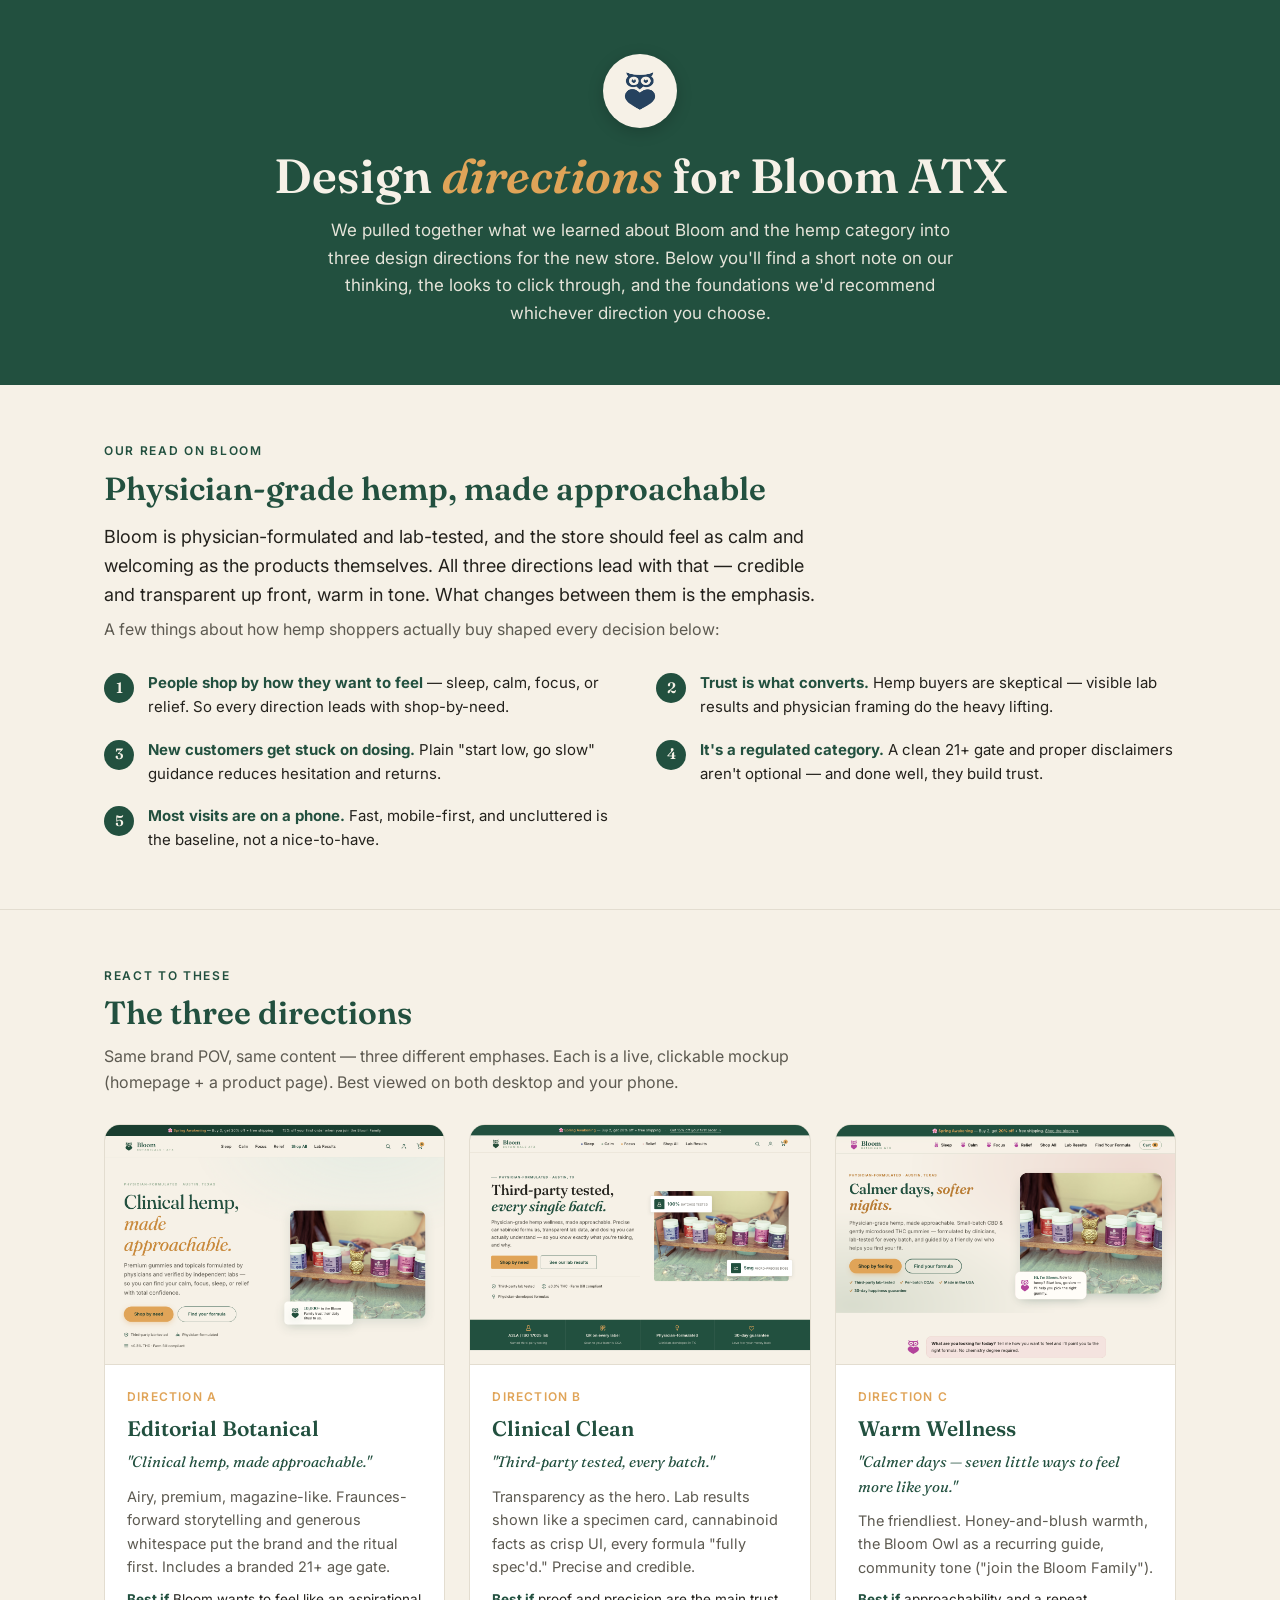
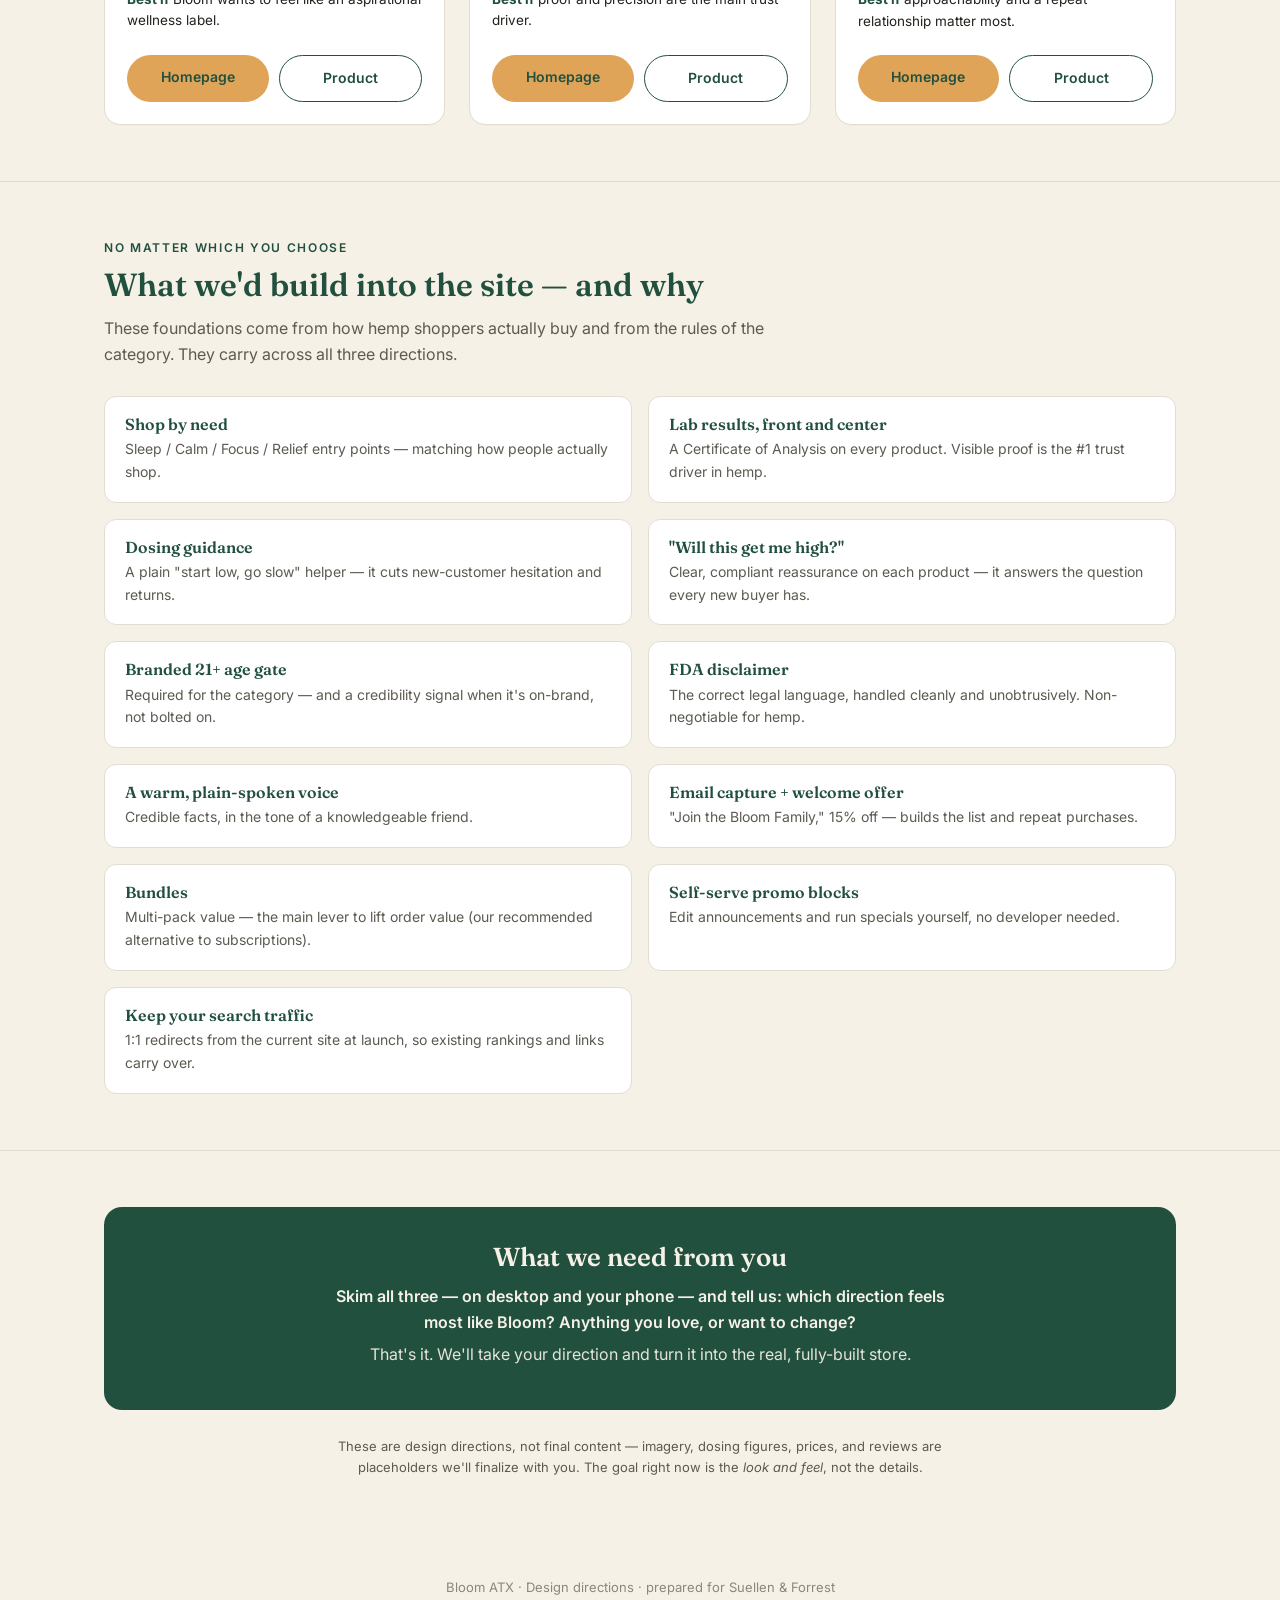
==== index.html @ c0b8dcc5 "Bloom ATX — design directions preview (placeholder content)" ====
<!doctype html>
<html lang="en">
<head>
<meta charset="utf-8">
<meta name="viewport" content="width=device-width, initial-scale=1">
<title>Bloom ATX — Design Directions & Approach</title>
<meta name="description" content="Three design directions for Bloom ATX, one brand POV — plus the foundations we'd build into the store no matter which you choose.">
<meta name="robots" content="noindex, nofollow">
<meta property="og:title" content="Bloom ATX — Design Directions & Approach">
<meta property="og:description" content="Three design directions for the new Bloom ATX store, plus the foundations we'd recommend whichever you choose.">
<meta property="og:image" content="assets/og-image.jpg">
<meta property="og:type" content="website">
<link rel="icon" href="assets/bloom-owl-logo.png">
<link rel="preconnect" href="https://fonts.googleapis.com">
<link rel="preconnect" href="https://fonts.gstatic.com" crossorigin>
<link href="https://fonts.googleapis.com/css2?family=Fraunces:ital,opsz,wght@0,9..144,400;0,9..144,600;1,9..144,500&family=Inter:wght@400;500;600&display=swap" rel="stylesheet">
<style>
  :root{ --botanical:#22503F; --sage:#8FA98E; --honey:#E0A458; --blush:#E9C9C2; --cream:#F6F1E7; --ink:#23211C; --line:#e3ddd0; --muted:#5d5a51; }
  *{box-sizing:border-box}
  html{scroll-behavior:smooth}
  body{margin:0;background:var(--cream);color:var(--ink);font-family:Inter,system-ui,sans-serif;line-height:1.62;-webkit-font-smoothing:antialiased}
  .wrap{max-width:1120px;margin:0 auto;padding:0 24px}
  .eyebrow{font-size:12px;letter-spacing:.14em;text-transform:uppercase;color:var(--botanical);font-weight:600;margin:0 0 10px}
  h1,h2,h3{font-family:Fraunces,Georgia,serif;font-weight:600;color:var(--botanical);line-height:1.15}

  /* Header */
  header{background:var(--botanical);color:var(--cream);padding:54px 24px 58px;text-align:center}
  .brandmark{width:74px;height:74px;margin:0 auto 20px;border-radius:50%;background:var(--cream);display:grid;place-items:center;box-shadow:0 4px 16px rgba(0,0,0,.18)}
  .brandmark img{width:46px;height:46px;display:block}
  header h1{color:var(--cream);font-size:clamp(30px,4.4vw,48px);margin:0 0 14px}
  header h1 em{font-style:italic;color:var(--honey)}
  header p{max-width:640px;margin:0 auto;opacity:.92;font-size:17px}

  section{padding:56px 0}
  section + section{border-top:1px solid var(--line)}
  .lead{font-size:18px;color:var(--ink);max-width:720px;margin:0 0 8px}
  .sub{color:var(--muted);max-width:720px;margin:0 0 28px}

  /* Insights */
  .insights{display:grid;grid-template-columns:repeat(2,1fr);gap:18px 32px;margin-top:24px}
  @media(max-width:760px){.insights{grid-template-columns:1fr}}
  .insight{display:flex;gap:14px;align-items:flex-start}
  .insight .n{flex:none;width:30px;height:30px;border-radius:999px;background:var(--botanical);color:var(--cream);font-family:Fraunces,serif;font-weight:600;display:grid;place-items:center;font-size:15px;margin-top:2px}
  .insight p{margin:0;font-size:15px}
  .insight strong{color:var(--botanical)}

  /* Directions */
  .grid{display:grid;grid-template-columns:repeat(3,1fr);gap:24px}
  @media(max-width:880px){.grid{grid-template-columns:1fr}}
  .card{background:#fff;border:1px solid var(--line);border-radius:16px;overflow:hidden;display:flex;flex-direction:column;box-shadow:0 1px 0 rgba(0,0,0,.02)}
  .thumb{height:240px;overflow:hidden;background:var(--sage);border-bottom:1px solid var(--line)}
  .thumb img{width:100%;height:100%;object-fit:cover;object-position:top;display:block}
  .card-body{padding:22px;display:flex;flex-direction:column;gap:10px;flex:1}
  .card .tag{font-size:12px;letter-spacing:.1em;text-transform:uppercase;color:var(--honey);font-weight:600;margin:0}
  .card h3{font-size:21px;margin:0}
  .card .hook{font-style:italic;color:var(--botanical);font-family:Fraunces,serif;margin:0;font-size:15px}
  .card p{margin:0;font-size:14.5px;color:var(--muted)}
  .card .best{font-size:13.5px;color:var(--ink);margin:0}
  .card .best b{color:var(--botanical)}
  .links{margin-top:auto;display:flex;gap:10px;padding-top:12px}
  .btn{flex:1;text-align:center;text-decoration:none;font-weight:600;font-size:14px;padding:11px 12px;border-radius:999px;transition:transform .15s ease}
  .btn:hover{transform:translateY(-1px)}
  .btn-home{background:var(--honey);color:var(--botanical)}
  .btn-pdp{background:transparent;color:var(--botanical);border:1.5px solid var(--botanical)}

  /* Recommendations */
  .recs{display:grid;grid-template-columns:repeat(2,1fr);gap:16px;margin-top:24px}
  @media(max-width:760px){.recs{grid-template-columns:1fr}}
  .rec{background:#fff;border:1px solid var(--line);border-radius:12px;padding:18px 20px}
  .rec h3{font-size:16px;margin:0 0 5px}
  .rec p{margin:0;font-size:14px;color:var(--muted)}

  /* Feedback */
  .feedback{background:var(--botanical);color:var(--cream);border-radius:18px;padding:36px 32px;text-align:center}
  .feedback h2{color:var(--cream);margin:0 0 12px;font-size:26px}
  .feedback p{max-width:620px;margin:0 auto 6px;opacity:.92}
  .feedback .ask{font-weight:600;opacity:1}

  .disclaimer{margin-top:26px;font-size:13px;color:var(--muted);text-align:center;max-width:680px;margin-left:auto;margin-right:auto}
  footer{text-align:center;padding:30px 24px 48px;color:#8b877c;font-size:13px}
</style>
</head>
<body>

<header>
  <span class="brandmark"><img src="assets/bloom-owl-logo.png" alt="Bloom ATX"></span>
  <h1>Design <em>directions</em> for Bloom ATX</h1>
  <p>We pulled together what we learned about Bloom and the hemp category into three design directions for the new store. Below you'll find a short note on our thinking, the looks to click through, and the foundations we'd recommend whichever direction you choose.</p>
</header>

<section>
  <div class="wrap">
    <p class="eyebrow">Our read on Bloom</p>
    <h2 style="font-size:clamp(24px,3vw,32px);margin:0 0 14px">Physician-grade hemp, made approachable</h2>
    <p class="lead">Bloom is physician-formulated and lab-tested, and the store should feel as calm and welcoming as the products themselves. All three directions lead with that — credible and transparent up front, warm in tone. What changes between them is the emphasis.</p>
    <p class="sub">A few things about how hemp shoppers actually buy shaped every decision below:</p>
    <div class="insights">
      <div class="insight"><span class="n">1</span><p><strong>People shop by how they want to feel</strong> — sleep, calm, focus, or relief. So every direction leads with shop-by-need.</p></div>
      <div class="insight"><span class="n">2</span><p><strong>Trust is what converts.</strong> Hemp buyers are skeptical — visible lab results and physician framing do the heavy lifting.</p></div>
      <div class="insight"><span class="n">3</span><p><strong>New customers get stuck on dosing.</strong> Plain "start low, go slow" guidance reduces hesitation and returns.</p></div>
      <div class="insight"><span class="n">4</span><p><strong>It's a regulated category.</strong> A clean 21+ gate and proper disclaimers aren't optional — and done well, they build trust.</p></div>
      <div class="insight"><span class="n">5</span><p><strong>Most visits are on a phone.</strong> Fast, mobile-first, and uncluttered is the baseline, not a nice-to-have.</p></div>
    </div>
  </div>
</section>

<section>
  <div class="wrap">
    <p class="eyebrow">React to these</p>
    <h2 style="font-size:clamp(24px,3vw,32px);margin:0 0 12px">The three directions</h2>
    <p class="sub">Same brand POV, same content — three different emphases. Each is a live, clickable mockup (homepage + a product page). Best viewed on both desktop and your phone.</p>
    <div class="grid">

      <div class="card">
        <div class="thumb"><img src="previews/dir-a-home.png" alt="Direction A — Editorial Botanical homepage"></div>
        <div class="card-body">
          <p class="tag">Direction A</p>
          <h3>Editorial Botanical</h3>
          <p class="hook">"Clinical hemp, made approachable."</p>
          <p>Airy, premium, magazine-like. Fraunces-forward storytelling and generous whitespace put the brand and the ritual first. Includes a branded 21+ age gate.</p>
          <p class="best"><b>Best if</b> Bloom wants to feel like an aspirational wellness label.</p>
          <div class="links">
            <a class="btn btn-home" href="direction-a/index.html">Homepage</a>
            <a class="btn btn-pdp" href="direction-a/product.html">Product</a>
          </div>
        </div>
      </div>

      <div class="card">
        <div class="thumb"><img src="previews/dir-b-home.png" alt="Direction B — Clinical Clean homepage"></div>
        <div class="card-body">
          <p class="tag">Direction B</p>
          <h3>Clinical Clean</h3>
          <p class="hook">"Third-party tested, every batch."</p>
          <p>Transparency as the hero. Lab results shown like a specimen card, cannabinoid facts as crisp UI, every formula "fully spec'd." Precise and credible.</p>
          <p class="best"><b>Best if</b> proof and precision are the main trust driver.</p>
          <div class="links">
            <a class="btn btn-home" href="direction-b/index.html">Homepage</a>
            <a class="btn btn-pdp" href="direction-b/product.html">Product</a>
          </div>
        </div>
      </div>

      <div class="card">
        <div class="thumb"><img src="previews/dir-c-home.png" alt="Direction C — Warm Wellness homepage"></div>
        <div class="card-body">
          <p class="tag">Direction C</p>
          <h3>Warm Wellness</h3>
          <p class="hook">"Calmer days — seven little ways to feel more like you."</p>
          <p>The friendliest. Honey-and-blush warmth, the Bloom Owl as a recurring guide, community tone ("join the Bloom Family").</p>
          <p class="best"><b>Best if</b> approachability and a repeat relationship matter most.</p>
          <div class="links">
            <a class="btn btn-home" href="direction-c/index.html">Homepage</a>
            <a class="btn btn-pdp" href="direction-c/product.html">Product</a>
          </div>
        </div>
      </div>

    </div>
  </div>
</section>

<section>
  <div class="wrap">
    <p class="eyebrow">No matter which you choose</p>
    <h2 style="font-size:clamp(24px,3vw,32px);margin:0 0 12px">What we'd build into the site — and why</h2>
    <p class="sub">These foundations come from how hemp shoppers actually buy and from the rules of the category. They carry across all three directions.</p>
    <div class="recs">
      <div class="rec"><h3>Shop by need</h3><p>Sleep / Calm / Focus / Relief entry points — matching how people actually shop.</p></div>
      <div class="rec"><h3>Lab results, front and center</h3><p>A Certificate of Analysis on every product. Visible proof is the #1 trust driver in hemp.</p></div>
      <div class="rec"><h3>Dosing guidance</h3><p>A plain "start low, go slow" helper — it cuts new-customer hesitation and returns.</p></div>
      <div class="rec"><h3>"Will this get me high?"</h3><p>Clear, compliant reassurance on each product — it answers the question every new buyer has.</p></div>
      <div class="rec"><h3>Branded 21+ age gate</h3><p>Required for the category — and a credibility signal when it's on-brand, not bolted on.</p></div>
      <div class="rec"><h3>FDA disclaimer</h3><p>The correct legal language, handled cleanly and unobtrusively. Non-negotiable for hemp.</p></div>
      <div class="rec"><h3>A warm, plain-spoken voice</h3><p>Credible facts, in the tone of a knowledgeable friend.</p></div>
      <div class="rec"><h3>Email capture + welcome offer</h3><p>"Join the Bloom Family," 15% off — builds the list and repeat purchases.</p></div>
      <div class="rec"><h3>Bundles</h3><p>Multi-pack value — the main lever to lift order value (our recommended alternative to subscriptions).</p></div>
      <div class="rec"><h3>Self-serve promo blocks</h3><p>Edit announcements and run specials yourself, no developer needed.</p></div>
      <div class="rec"><h3>Keep your search traffic</h3><p>1:1 redirects from the current site at launch, so existing rankings and links carry over.</p></div>
    </div>
  </div>
</section>

<section>
  <div class="wrap">
    <div class="feedback">
      <h2>What we need from you</h2>
      <p class="ask">Skim all three — on desktop and your phone — and tell us: which direction feels most like Bloom? Anything you love, or want to change?</p>
      <p>That's it. We'll take your direction and turn it into the real, fully-built store.</p>
    </div>
    <p class="disclaimer">These are design directions, not final content — imagery, dosing figures, prices, and reviews are placeholders we'll finalize with you. The goal right now is the <em>look and feel</em>, not the details.</p>
  </div>
</section>

<footer>Bloom ATX · Design directions · prepared for Suellen &amp; Forrest</footer>
</body>
</html>
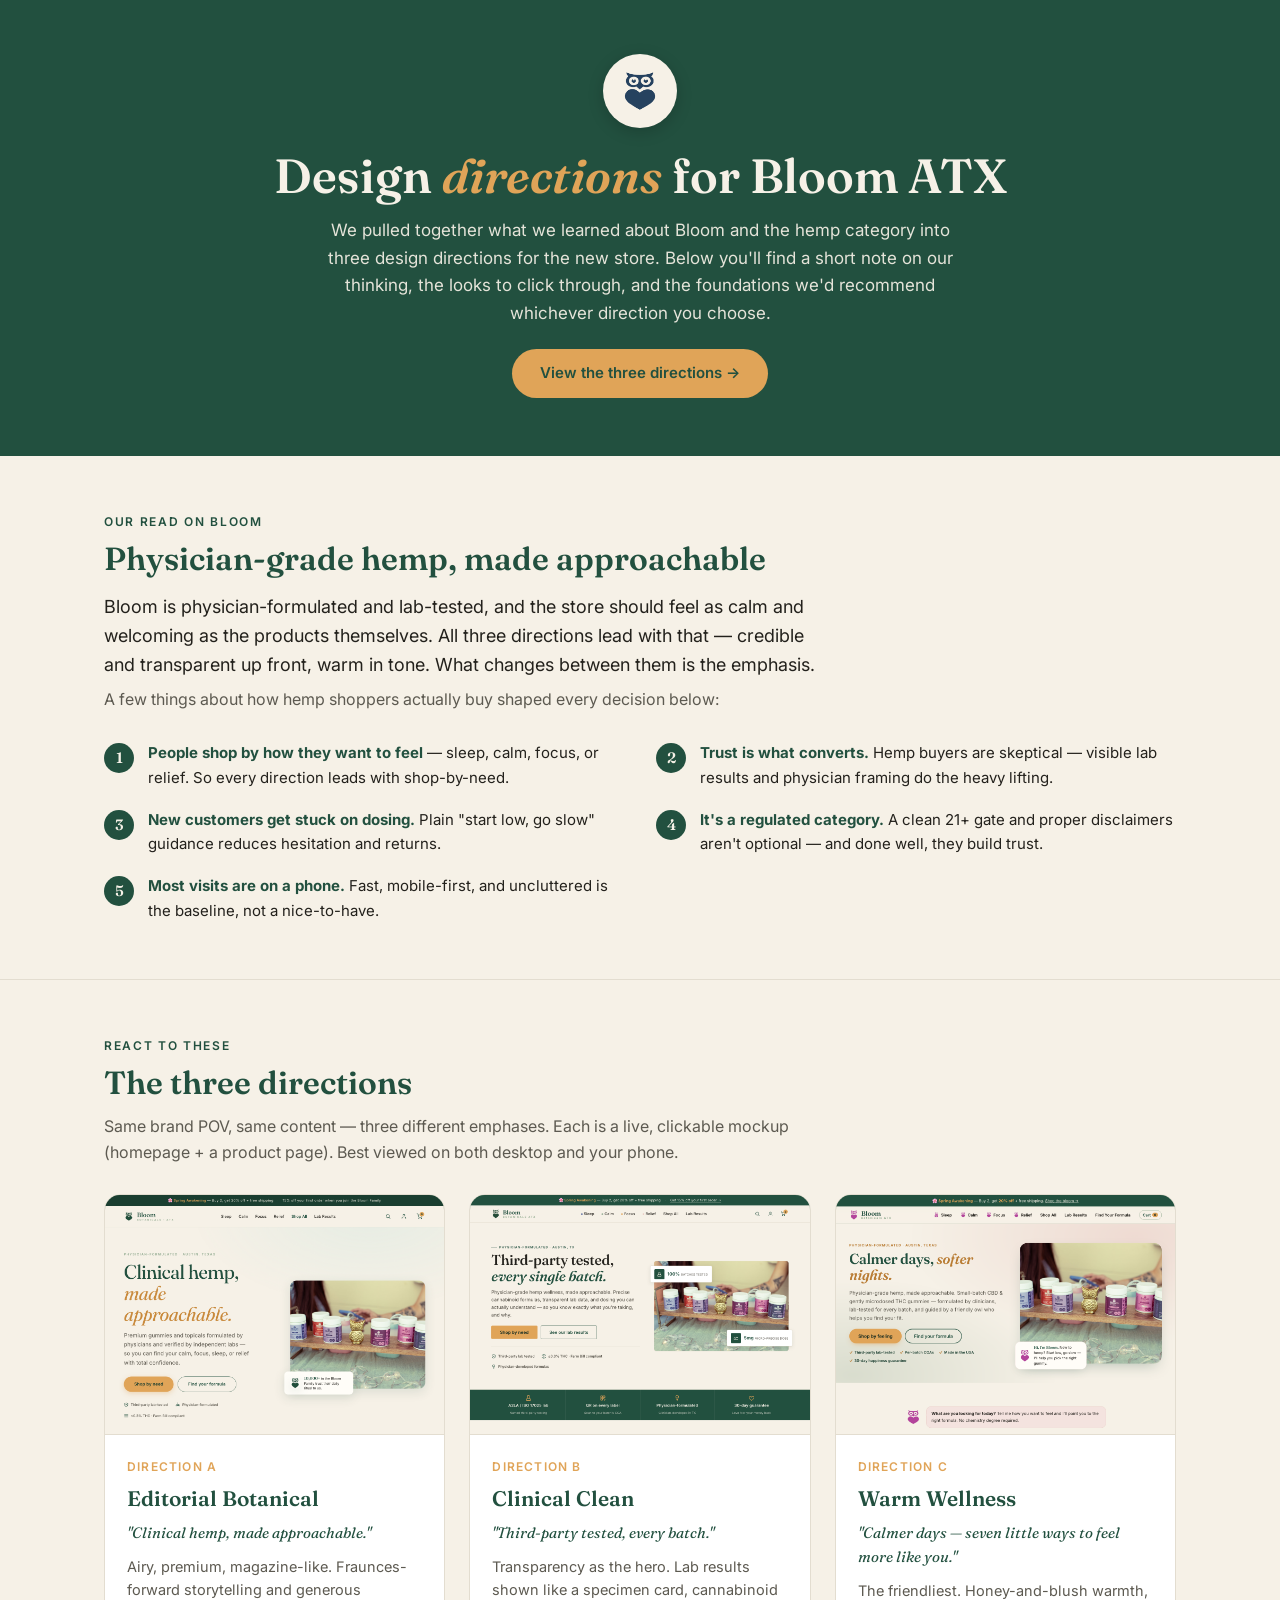
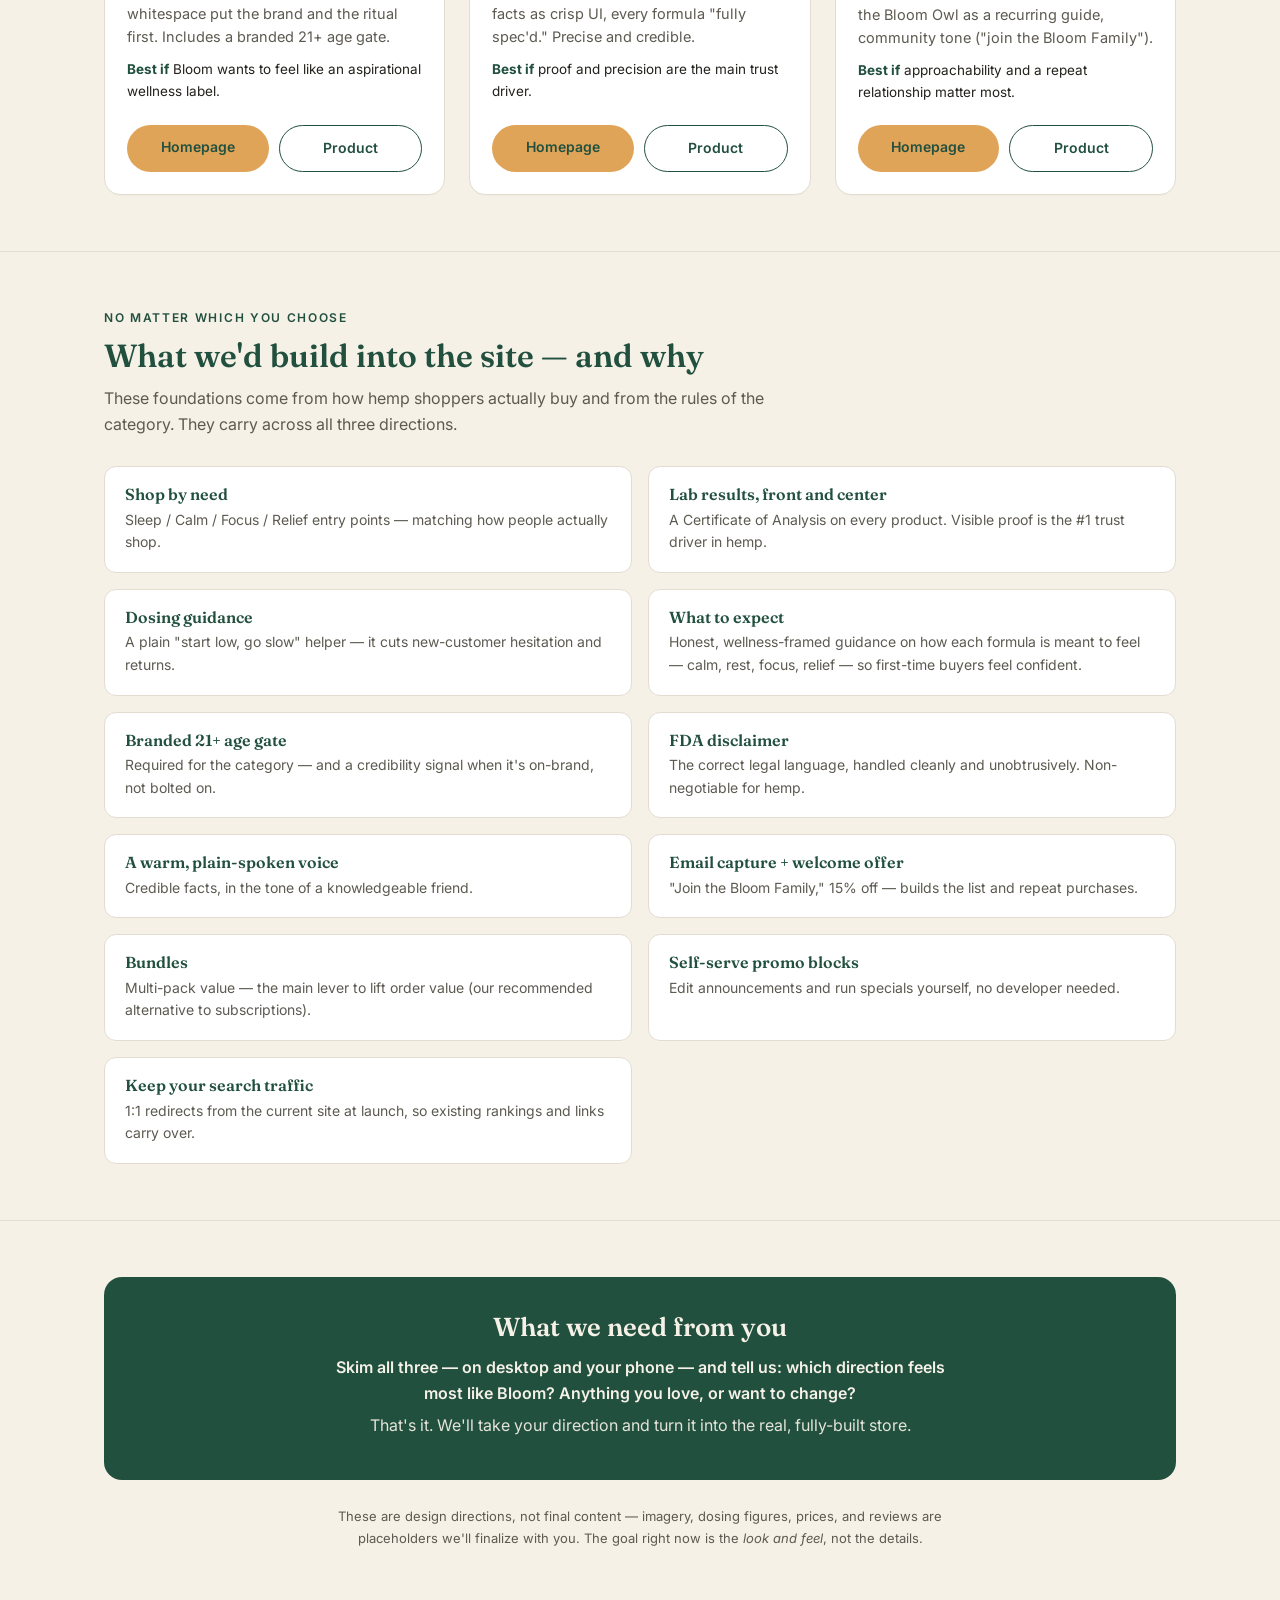
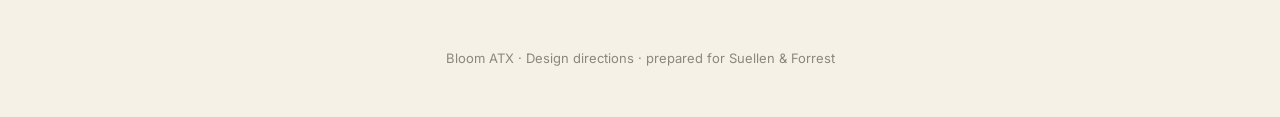
==== commit d31784df: "Add top CTA; reframe effects copy to 'How you'll feel' (wellness) across presentation + mockups" ====
--- a/index.html
+++ b/index.html
@@ -30,6 +30,8 @@
   header h1{color:var(--cream);font-size:clamp(30px,4.4vw,48px);margin:0 0 14px}
   header h1 em{font-style:italic;color:var(--honey)}
   header p{max-width:640px;margin:0 auto;opacity:.92;font-size:17px}
+  header .cta{display:inline-block;margin-top:22px;background:var(--honey);color:var(--botanical);text-decoration:none;font-weight:600;padding:12px 28px;border-radius:999px;font-size:15px;transition:transform .15s ease,box-shadow .15s ease}
+  header .cta:hover{transform:translateY(-2px);box-shadow:0 8px 24px rgba(0,0,0,.22)}
 
   section{padding:56px 0}
   section + section{border-top:1px solid var(--line)}
@@ -86,6 +88,7 @@
   <span class="brandmark"><img src="assets/bloom-owl-logo.png" alt="Bloom ATX"></span>
   <h1>Design <em>directions</em> for Bloom ATX</h1>
   <p>We pulled together what we learned about Bloom and the hemp category into three design directions for the new store. Below you'll find a short note on our thinking, the looks to click through, and the foundations we'd recommend whichever direction you choose.</p>
+  <a class="cta" href="#directions">View the three directions &rarr;</a>
 </header>
 
 <section>
@@ -104,7 +107,7 @@
   </div>
 </section>
 
-<section>
+<section id="directions">
   <div class="wrap">
     <p class="eyebrow">React to these</p>
     <h2 style="font-size:clamp(24px,3vw,32px);margin:0 0 12px">The three directions</h2>
@@ -169,7 +172,7 @@
       <div class="rec"><h3>Shop by need</h3><p>Sleep / Calm / Focus / Relief entry points — matching how people actually shop.</p></div>
       <div class="rec"><h3>Lab results, front and center</h3><p>A Certificate of Analysis on every product. Visible proof is the #1 trust driver in hemp.</p></div>
       <div class="rec"><h3>Dosing guidance</h3><p>A plain "start low, go slow" helper — it cuts new-customer hesitation and returns.</p></div>
-      <div class="rec"><h3>"Will this get me high?"</h3><p>Clear, compliant reassurance on each product — it answers the question every new buyer has.</p></div>
+      <div class="rec"><h3>What to expect</h3><p>Honest, wellness-framed guidance on how each formula is meant to feel — calm, rest, focus, relief — so first-time buyers feel confident.</p></div>
       <div class="rec"><h3>Branded 21+ age gate</h3><p>Required for the category — and a credibility signal when it's on-brand, not bolted on.</p></div>
       <div class="rec"><h3>FDA disclaimer</h3><p>The correct legal language, handled cleanly and unobtrusively. Non-negotiable for hemp.</p></div>
       <div class="rec"><h3>A warm, plain-spoken voice</h3><p>Credible facts, in the tone of a knowledgeable friend.</p></div>
